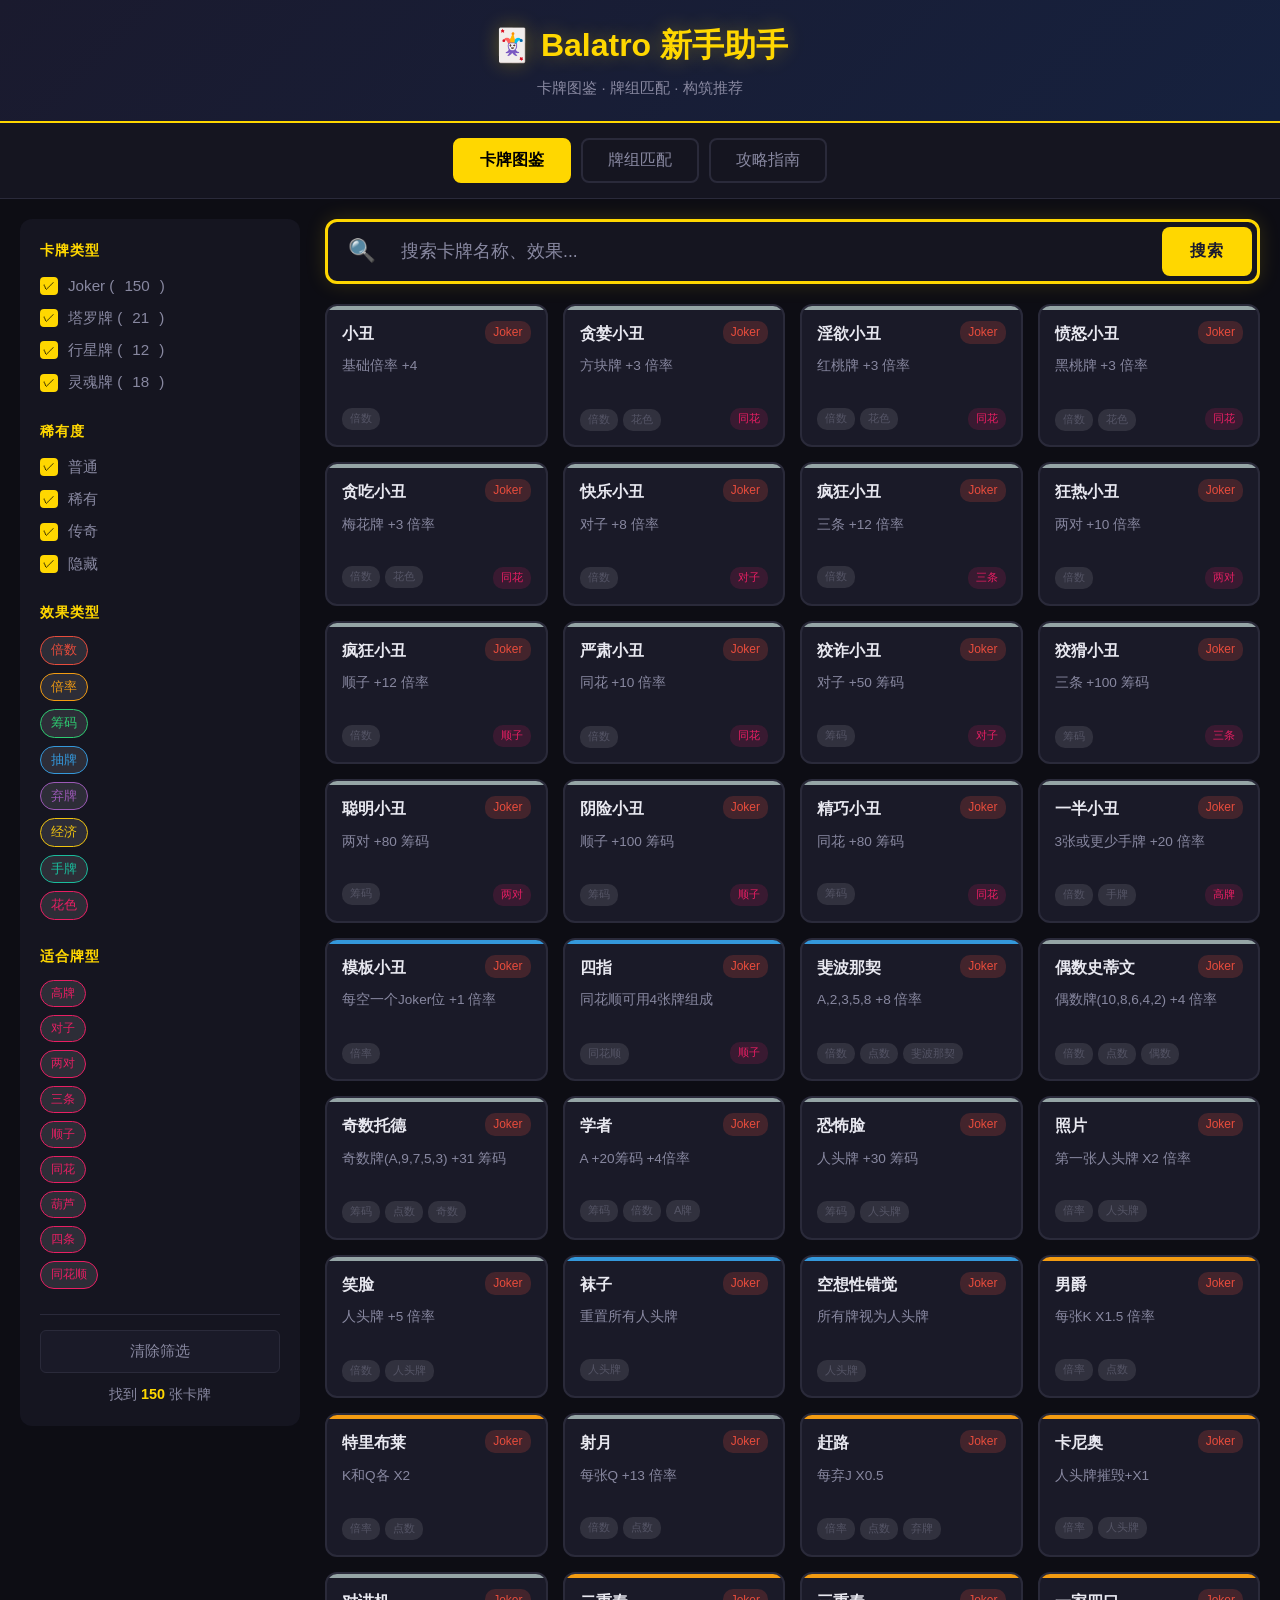
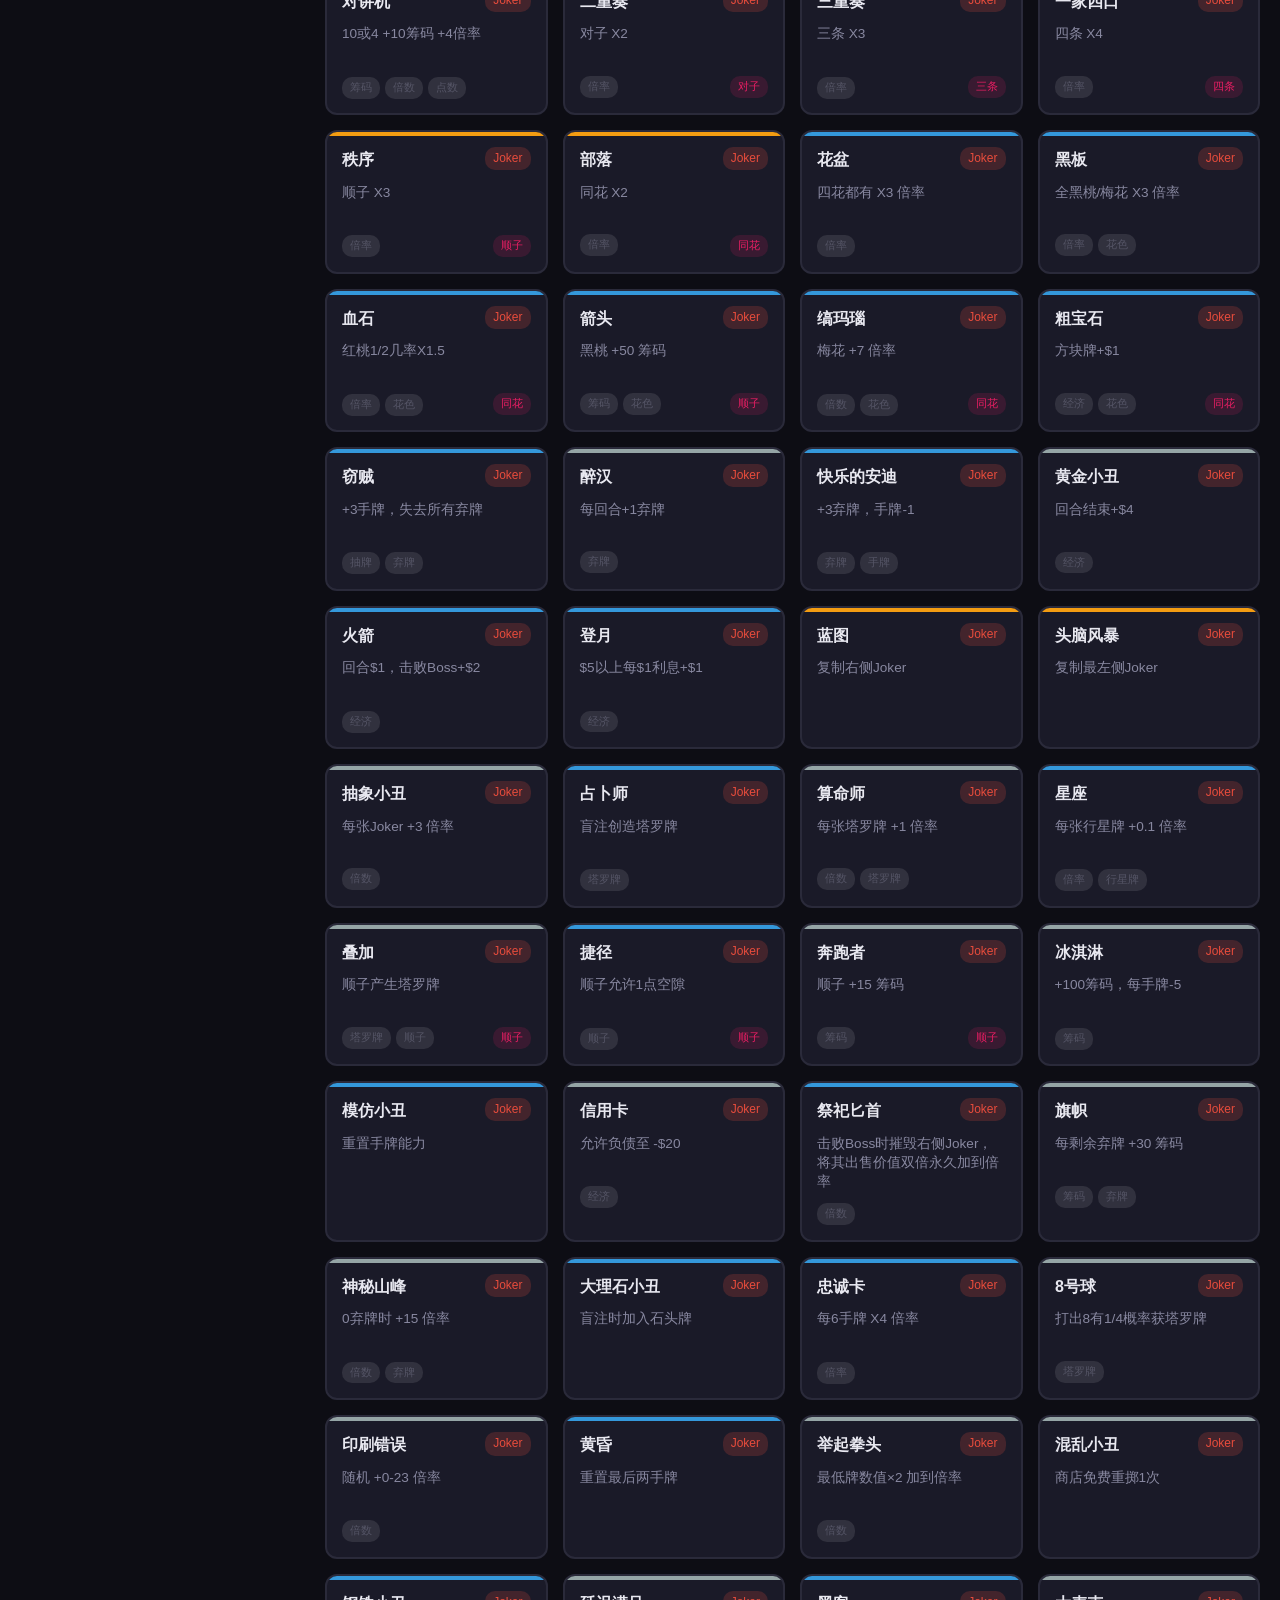
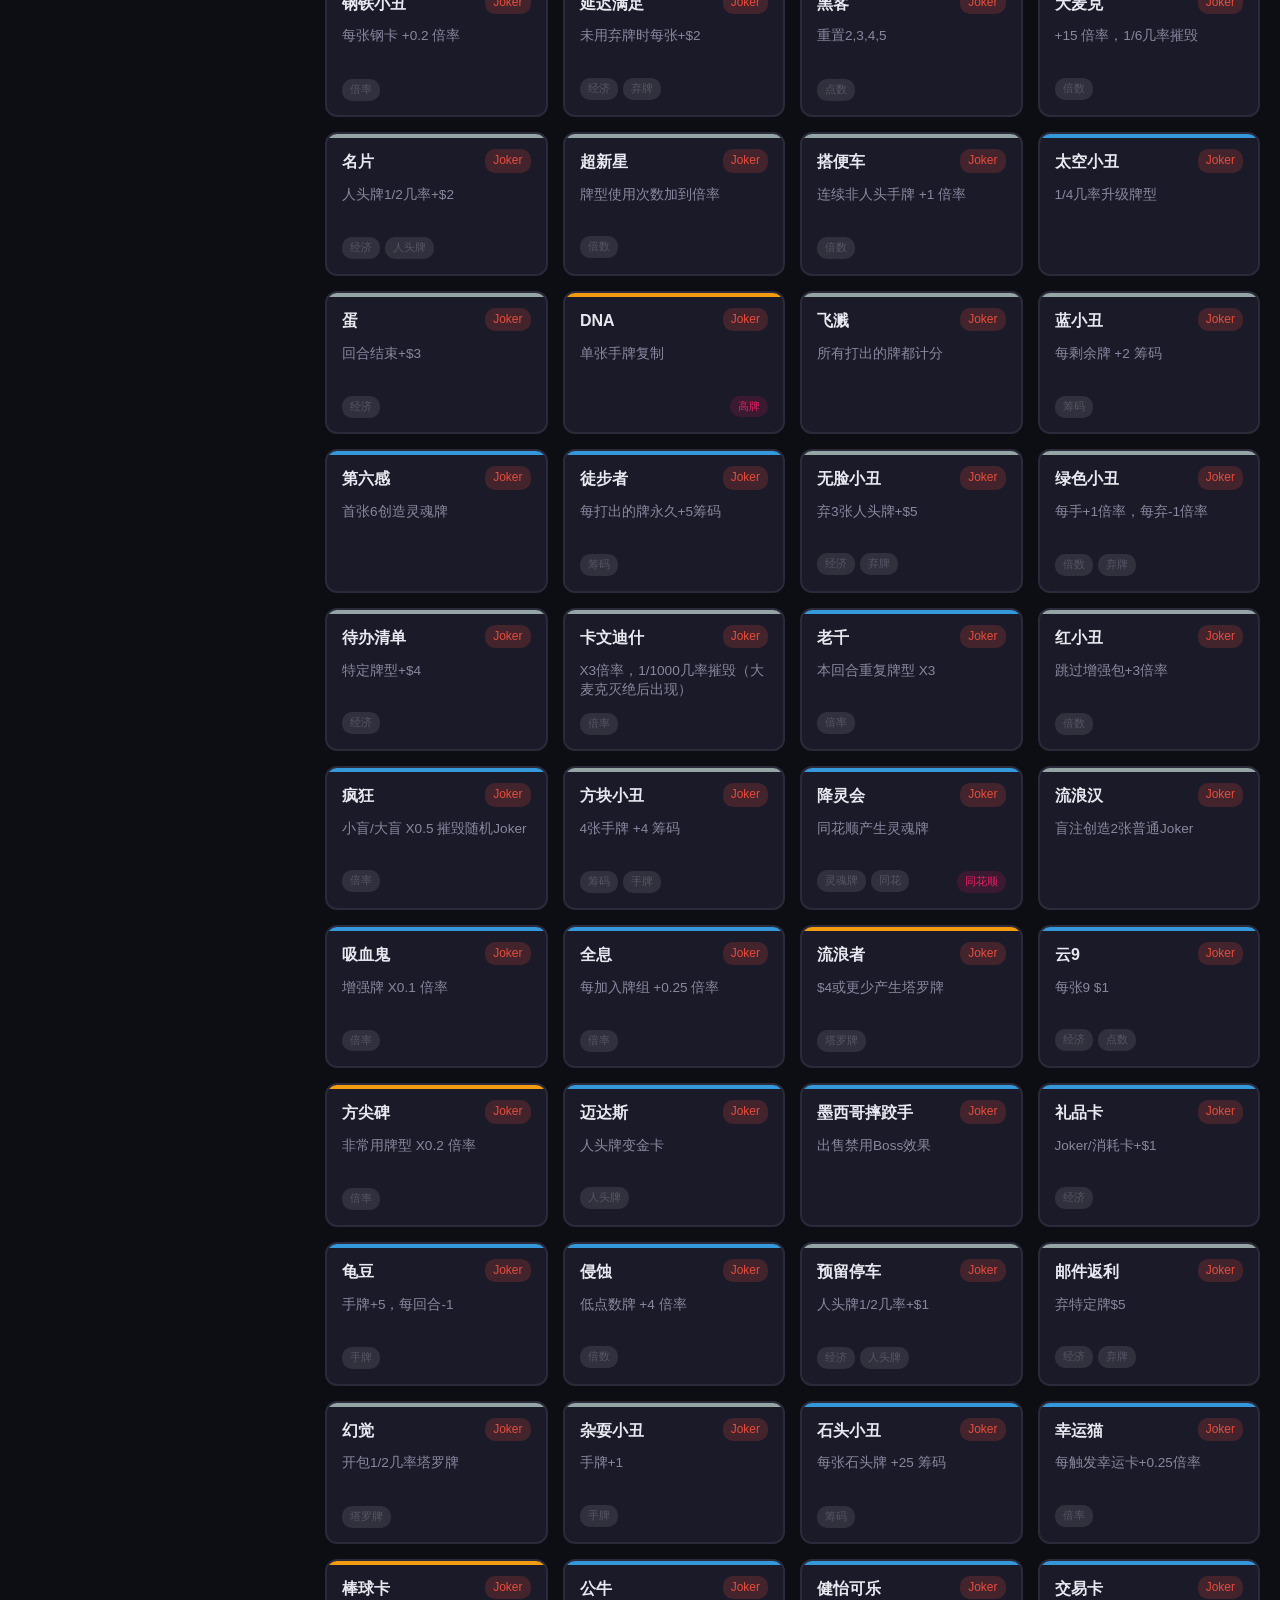
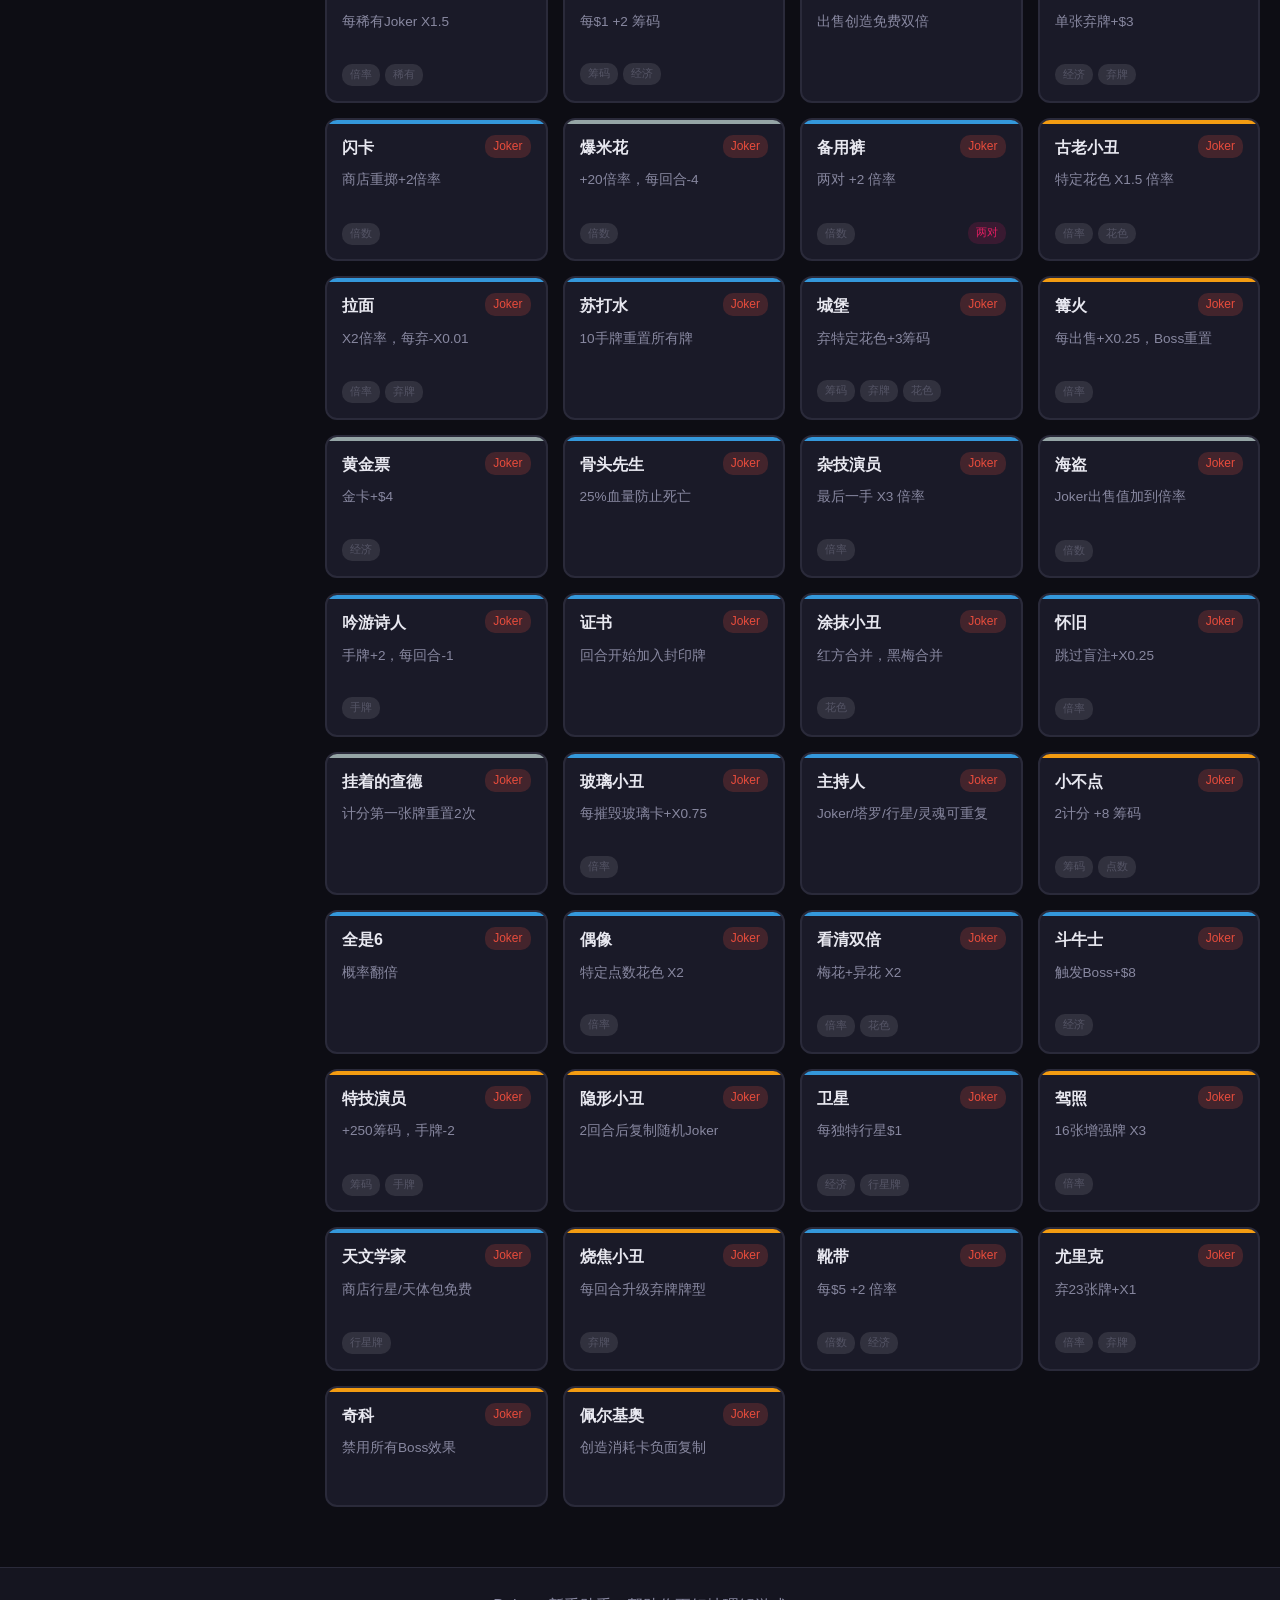
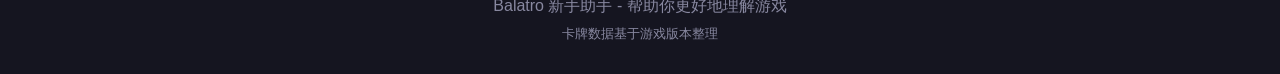
==== Balatro-Guide/index.html @ 5f393076 "Add files via upload" ====
<!DOCTYPE html>
<html lang="zh-CN">
<head>
    <meta charset="UTF-8">
    <meta name="viewport" content="width=device-width, initial-scale=1.0">
    <title>Balatro 新手助手 - 卡牌图鉴与构筑推荐</title>
    <link rel="stylesheet" href="styles.css">
</head>
<body>
    <!-- Header -->
    <header class="header">
        <div class="header-content">
            <h1 class="logo">🃏 Balatro 新手助手</h1>
            <p class="subtitle">卡牌图鉴 · 牌组匹配 · 构筑推荐</p>
        </div>
    </header>

    <!-- Tab 导航 -->
    <nav class="tabs">
        <button class="tab active" data-tab="gallery">卡牌图鉴</button>
        <button class="tab" data-tab="matcher">牌组匹配</button>
        <button class="tab" data-tab="guide">攻略指南</button>
    </nav>

    <!-- 主内容区 -->
    <main class="main">
        <!-- 卡牌图鉴页面 -->
        <section class="tab-content active" id="gallery">
            <div class="layout">
                <!-- 左侧筛选面板 -->
                <aside class="sidebar">
                    <div class="filter-section">
                        <h3>卡牌类型</h3>
                        <div class="filter-group">
                            <label class="checkbox-label">
                                <input type="checkbox" value="joker" checked>
                                <span class="checkmark"></span>
                                Joker (<span id="count-joker">0</span>)
                            </label>
                            <label class="checkbox-label">
                                <input type="checkbox" value="tarot" checked>
                                <span class="checkmark"></span>
                                塔罗牌 (<span id="count-tarot">0</span>)
                            </label>
                            <label class="checkbox-label">
                                <input type="checkbox" value="planet" checked>
                                <span class="checkmark"></span>
                                行星牌 (<span id="count-planet">0</span>)
                            </label>
                            <label class="checkbox-label">
                                <input type="checkbox" value="spectral" checked>
                                <span class="checkmark"></span>
                                灵魂牌 (<span id="count-spectral">0</span>)
                            </label>
                        </div>
                    </div>

                    <div class="filter-section">
                        <h3>稀有度</h3>
                        <div class="filter-group">
                            <label class="checkbox-label">
                                <input type="checkbox" value="common" checked>
                                <span class="checkmark rarity-common"></span>
                                普通
                            </label>
                            <label class="checkbox-label">
                                <input type="checkbox" value="rare" checked>
                                <span class="checkmark rarity-rare"></span>
                                稀有
                            </label>
                            <label class="checkbox-label">
                                <input type="checkbox" value="legendary" checked>
                                <span class="checkmark rarity-legendary"></span>
                                传奇
                            </label>
                            <label class="checkbox-label">
                                <input type="checkbox" value="secret" checked>
                                <span class="checkmark rarity-secret"></span>
                                隐藏
                            </label>
                        </div>
                    </div>

                    <div class="filter-section">
                        <h3>效果类型</h3>
                        <div class="filter-group tags-filter">
                            <label class="checkbox-label">
                                <input type="checkbox" value="mult">
                                <span class="tag-chip" style="--tag-color: #e74c3c">倍数</span>
                            </label>
                            <label class="checkbox-label">
                                <input type="checkbox" value="xmult">
                                <span class="tag-chip" style="--tag-color: #f39c12">倍率</span>
                            </label>
                            <label class="checkbox-label">
                                <input type="checkbox" value="chips">
                                <span class="tag-chip" style="--tag-color: #2ecc71">筹码</span>
                            </label>
                            <label class="checkbox-label">
                                <input type="checkbox" value="draw">
                                <span class="tag-chip" style="--tag-color: #3498db">抽牌</span>
                            </label>
                            <label class="checkbox-label">
                                <input type="checkbox" value="discard">
                                <span class="tag-chip" style="--tag-color: #9b59b6">弃牌</span>
                            </label>
                            <label class="checkbox-label">
                                <input type="checkbox" value="economy">
                                <span class="tag-chip" style="--tag-color: #f1c40f">经济</span>
                            </label>
                            <label class="checkbox-label">
                                <input type="checkbox" value="hand_size">
                                <span class="tag-chip" style="--tag-color: #1abc9c">手牌</span>
                            </label>
                            <label class="checkbox-label">
                                <input type="checkbox" value="suit">
                                <span class="tag-chip" style="--tag-color: #e91e63">花色</span>
                            </label>
                        </div>
                    </div>

                    <div class="filter-section">
                        <h3>适合牌型</h3>
                        <div class="filter-group tags-filter">
                            <label class="checkbox-label">
                                <input type="checkbox" value="high_card">
                                <span class="tag-chip hand-tag">高牌</span>
                            </label>
                            <label class="checkbox-label">
                                <input type="checkbox" value="one_pair">
                                <span class="tag-chip hand-tag">对子</span>
                            </label>
                            <label class="checkbox-label">
                                <input type="checkbox" value="two_pair">
                                <span class="tag-chip hand-tag">两对</span>
                            </label>
                            <label class="checkbox-label">
                                <input type="checkbox" value="three_of_a_kind">
                                <span class="tag-chip hand-tag">三条</span>
                            </label>
                            <label class="checkbox-label">
                                <input type="checkbox" value="straight">
                                <span class="tag-chip hand-tag">顺子</span>
                            </label>
                            <label class="checkbox-label">
                                <input type="checkbox" value="flush">
                                <span class="tag-chip hand-tag">同花</span>
                            </label>
                            <label class="checkbox-label">
                                <input type="checkbox" value="full_house">
                                <span class="tag-chip hand-tag">葫芦</span>
                            </label>
                            <label class="checkbox-label">
                                <input type="checkbox" value="four_of_a_kind">
                                <span class="tag-chip hand-tag">四条</span>
                            </label>
                            <label class="checkbox-label">
                                <input type="checkbox" value="straight_flush">
                                <span class="tag-chip hand-tag">同花顺</span>
                            </label>
                        </div>
                    </div>

                    <div class="filter-actions">
                        <button class="btn btn-secondary" id="clear-filters">清除筛选</button>
                        <span class="result-count">找到 <strong id="total-count">0</strong> 张卡牌</span>
                    </div>
                </aside>

                <!-- 右侧卡牌展示区 -->
                <div class="content">
                    <div class="search-container">
                        <span class="search-icon">🔍</span>
                        <input type="text" id="search-input" placeholder="搜索卡牌名称、效果..." class="search-input">
                        <button class="search-btn" id="search-btn">搜索</button>
                    </div>
                    <div class="cards-grid" id="cards-grid">
                        <!-- 卡牌将通过 JS 渲染 -->
                    </div>
                </div>
            </div>
        </section>

        <!-- 牌组匹配页面 -->
        <section class="tab-content" id="matcher">
            <div class="matcher-layout">
                <div class="matcher-panel">
                    <h2>🎯 牌组匹配</h2>
                    <p class="description">选择你已有的卡牌，获取推荐搭配</p>
                    
                    <div class="deck-selector">
                        <h3>我的卡组 (已选 <span id="selected-count">0</span> 张)</h3>
                        <div class="deck-cards" id="selected-cards">
                            <!-- 已选卡牌 -->
                        </div>
                        <button class="btn btn-secondary" id="clear-deck">清空卡组</button>
                    </div>

                    <div class="card-picker">
                        <h3>选择要添加的卡牌</h3>
                        <input type="text" id="picker-search" placeholder="搜索卡牌...">
                        <div class="picker-list" id="picker-list">
                            <!-- 可选卡牌列表 -->
                        </div>
                    </div>
                </div>

                <div class="recommendations-panel">
                    <h2>✨ 推荐搭配</h2>
                    <div class="match-controls">
                        <label>
                            <input type="checkbox" id="prefer-chips" checked>
                            偏好筹码加成
                        </label>
                        <label>
                            <input type="checkbox" id="prefer-mult" checked>
                            偏好倍数加成
                        </label>
                    </div>
                    <div class="recommendations" id="recommendations">
                        <p class="empty-state">选择卡牌后，系统将为你推荐最佳搭配</p>
                    </div>
                </div>
            </div>
        </section>

        <!-- 攻略指南页面 -->
        <section class="tab-content" id="guide">
            <div class="guide-content">
                <h2>📖 新手攻略</h2>
                
                <div class="guide-section">
                    <h3>🎯 基础概念</h3>
                    <div class="guide-card">
                        <h4>筹码 × 倍率 = 得分</h4>
                        <p>Balatro 的核心公式：基础筹码 × 倍率 = 最终得分</p>
                        <ul>
                            <li><strong>筹码(Chips)</strong>: 基础分数来源</li>
                            <li><strong>倍数(Mult)</strong>: 基础乘数</li>
                            <li><strong>倍率(XMult)</strong>: 更强力的乘数</li>
                        </ul>
                    </div>
                </div>

                <div class="guide-section">
                    <h3>💡 构筑思路</h3>
                    <div class="guide-grid" id="build-strategies">
                        <!-- 构筑思路通过 JS 渲染 -->
                    </div>
                </div>

                <div class="guide-section">
                    <h3>⭐ 推荐卡牌</h3>
                    <p class="guide-subtitle">按构筑流派分类，点击卡牌可添加到牌组匹配</p>
                    <div class="recommended-tabs" id="recommended-tabs">
                        <!-- 推荐卡牌分类 Tab 通过 JS 渲染 -->
                    </div>
                    <div class="recommended-cards" id="recommended-cards">
                        <!-- 推荐卡牌 -->
                    </div>
                </div>
            </div>
        </section>
    </main>

    <!-- Footer -->
    <footer class="footer">
        <p>Balatro 新手助手 - 帮助你更好地理解游戏</p>
        <p class="data-source">卡牌数据基于游戏版本整理</p>
    </footer>

    <script src="data.js"></script>
    <script src="app.js"></script>
</body>
</html>
---- Balatro-Guide/styles.css ----
/* -*- coding: utf-8 -*- */
/**
 * Balatro 新手助手 - 样式文件
 * 深色像素风格主题
 */

:root {
    --bg-primary: #0d0d14;
    --bg-secondary: #151520;
    --bg-card: #1a1a28;
    --bg-card-hover: #222233;
    
    --text-primary: #e8e8f0;
    --text-secondary: #8888a0;
    --text-muted: #555566;
    
    --accent-gold: #ffd700;
    --accent-purple: #9b59b6;
    --accent-red: #e74c3c;
    --accent-blue: #3498db;
    --accent-green: #2ecc71;
    --accent-orange: #f39c12;
    
    --rarity-common: #95a5a6;
    --rarity-rare: #3498db;
    --rarity-legendary: #f39c12;
    --rarity-secret: #9b59b6;
    
    --border-color: #2a2a3a;
    --shadow: 0 4px 20px rgba(0, 0, 0, 0.4);
    
    --font-main: 'Segoe UI', 'PingFang SC', 'Microsoft YaHei', sans-serif;
    --font-mono: 'Consolas', 'Monaco', monospace;
}

* {
    margin: 0;
    padding: 0;
    box-sizing: border-box;
}

body {
    font-family: var(--font-main);
    background: var(--bg-primary);
    color: var(--text-primary);
    line-height: 1.6;
    min-height: 100vh;
}

/* Header */
.header {
    background: linear-gradient(135deg, #1a1a2e 0%, #16213e 100%);
    padding: 20px 0;
    border-bottom: 2px solid var(--accent-gold);
}

.header-content {
    max-width: 1200px;
    margin: 0 auto;
    padding: 0 20px;
    text-align: center;
}

.logo {
    font-size: 2rem;
    color: var(--accent-gold);
    text-shadow: 0 0 20px rgba(255, 215, 0, 0.3);
    margin-bottom: 5px;
}

.subtitle {
    color: var(--text-secondary);
    font-size: 0.95rem;
}

/* Tabs */
.tabs {
    background: var(--bg-secondary);
    display: flex;
    justify-content: center;
    gap: 10px;
    padding: 15px 20px;
    position: sticky;
    top: 0;
    z-index: 100;
    border-bottom: 1px solid var(--border-color);
}

.tab {
    background: transparent;
    border: 2px solid var(--border-color);
    color: var(--text-secondary);
    padding: 10px 25px;
    font-size: 1rem;
    cursor: pointer;
    border-radius: 8px;
    transition: all 0.3s ease;
}

.tab:hover {
    border-color: var(--accent-gold);
    color: var(--accent-gold);
}

.tab.active {
    background: var(--accent-gold);
    border-color: var(--accent-gold);
    color: #000;
    font-weight: bold;
}

/* Main Layout */
.main {
    max-width: 1400px;
    margin: 0 auto;
    padding: 20px;
    min-height: calc(100vh - 200px);
}

.tab-content {
    display: none;
}

.tab-content.active {
    display: block;
}

/* Gallery Layout */
.layout {
    display: grid;
    grid-template-columns: 280px 1fr;
    gap: 25px;
}

@media (max-width: 900px) {
    .layout {
        grid-template-columns: 1fr;
    }
}

/* Sidebar */
.sidebar {
    background: var(--bg-secondary);
    border-radius: 12px;
    padding: 20px;
    height: fit-content;
    position: sticky;
    top: 80px;
}

.filter-section {
    margin-bottom: 25px;
}

.filter-section h3 {
    font-size: 0.9rem;
    color: var(--accent-gold);
    margin-bottom: 12px;
    text-transform: uppercase;
    letter-spacing: 1px;
}

.filter-group {
    display: flex;
    flex-direction: column;
    gap: 8px;
}

.checkbox-label {
    display: flex;
    align-items: center;
    gap: 10px;
    cursor: pointer;
    color: var(--text-secondary);
    font-size: 0.95rem;
    transition: color 0.2s;
}

.checkbox-label:hover {
    color: var(--text-primary);
}

.checkbox-label input {
    display: none;
}

.checkmark {
    width: 18px;
    height: 18px;
    border: 2px solid var(--border-color);
    border-radius: 4px;
    display: flex;
    align-items: center;
    justify-content: center;
    transition: all 0.2s;
    position: relative;
}

.checkmark::after {
    content: '✓';
    color: #000;
    font-size: 12px;
    opacity: 0;
    transform: scale(0);
    transition: all 0.2s;
}

.checkbox-label input:checked + .checkmark {
    background: var(--accent-gold);
    border-color: var(--accent-gold);
}

.checkbox-label input:checked + .checkmark::after {
    opacity: 1;
    transform: scale(1);
}

.rarity-common { background: var(--rarity-common); }
.rarity-rare { background: var(--rarity-rare); }
.rarity-legendary { background: var(--rarity-legendary); }
.rarity-secret { background: var(--rarity-secret); }

/* Tag Chips */
.tag-chip {
    padding: 3px 10px;
    border-radius: 15px;
    font-size: 0.8rem;
    background: rgba(255, 255, 255, 0.1);
    border: 1px solid var(--tag-color, #666);
    color: var(--tag-color);
}

.hand-tag {
    --tag-color: #e91e63;
    font-size: 0.75rem;
}

.tags-filter .checkbox-label input:checked + .tag-chip {
    background: var(--tag-color);
    color: #fff;
}

/* Filter Actions */
.filter-actions {
    display: flex;
    flex-direction: column;
    gap: 10px;
    padding-top: 15px;
    border-top: 1px solid var(--border-color);
}

.result-count {
    text-align: center;
    color: var(--text-secondary);
    font-size: 0.9rem;
}

.result-count strong {
    color: var(--accent-gold);
}

/* Buttons */
.btn {
    padding: 10px 20px;
    border: none;
    border-radius: 6px;
    cursor: pointer;
    font-size: 0.95rem;
    transition: all 0.3s ease;
}

.btn-primary {
    background: var(--accent-gold);
    color: #000;
    font-weight: bold;
}

.btn-primary:hover {
    background: #ffed4a;
    transform: translateY(-2px);
}

.btn-secondary {
    background: var(--bg-card);
    color: var(--text-secondary);
    border: 1px solid var(--border-color);
}

.btn-secondary:hover {
    background: var(--bg-card-hover);
    color: var(--text-primary);
}

/* Search Bar - 增强版 */
.search-container {
    display: flex;
    align-items: center;
    margin-bottom: 20px;
    background: var(--bg-secondary);
    border: 3px solid var(--accent-gold);
    border-radius: 12px;
    padding: 5px;
    box-shadow: 0 0 20px rgba(255, 215, 0, 0.15);
}

.search-icon {
    font-size: 1.4rem;
    padding-left: 15px;
    padding-right: 10px;
}

.search-input {
    flex: 1;
    padding: 14px 15px;
    background: transparent;
    border: none;
    color: var(--text-primary);
    font-size: 1.1rem;
}

.search-input:focus {
    outline: none;
}

.search-input::placeholder {
    color: var(--text-secondary);
}

.search-btn {
    padding: 14px 28px;
    background: var(--accent-gold);
    color: #1a1a2e;
    border: none;
    border-radius: 8px;
    font-size: 1rem;
    font-weight: bold;
    cursor: pointer;
    transition: all 0.2s;
    text-transform: uppercase;
    letter-spacing: 1px;
}

.search-btn:hover {
    background: #ffed4a;
    transform: scale(1.02);
    box-shadow: 0 4px 15px rgba(255, 215, 0, 0.4);
}

/* Cards Grid */
.cards-grid {
    display: grid;
    grid-template-columns: repeat(auto-fill, minmax(220px, 1fr));
    gap: 15px;
}

/* Card Component */
.card {
    background: var(--bg-card);
    border-radius: 12px;
    padding: 15px;
    border: 2px solid var(--border-color);
    transition: all 0.3s ease;
    cursor: pointer;
    position: relative;
    overflow: hidden;
}

.card:hover {
    transform: translateY(-5px);
    box-shadow: var(--shadow);
    border-color: var(--accent-gold);
}

.card::before {
    content: '';
    position: absolute;
    top: 0;
    left: 0;
    right: 0;
    height: 4px;
}

.card.rarity-common::before { background: var(--rarity-common); }
.card.rarity-rare::before { background: var(--rarity-rare); }
.card.rarity-legendary::before { background: var(--rarity-legendary); }
.card.rarity-secret::before { background: var(--rarity-secret); }

.card-header {
    display: flex;
    justify-content: space-between;
    align-items: flex-start;
    margin-bottom: 10px;
}

.card-name {
    font-size: 1rem;
    font-weight: bold;
    color: var(--text-primary);
}

.card-type {
    font-size: 0.75rem;
    padding: 2px 8px;
    border-radius: 10px;
    background: var(--bg-secondary);
    color: var(--text-secondary);
}

.card-type.joker { background: rgba(231, 76, 60, 0.2); color: var(--accent-red); }
.card-type.tarot { background: rgba(155, 89, 182, 0.2); color: var(--accent-purple); }
.card-type.planet { background: rgba(52, 152, 219, 0.2); color: var(--accent-blue); }
.card-type.spectral { background: rgba(44, 62, 80, 0.5); color: #7f8c8d; }

.card-description {
    font-size: 0.85rem;
    color: var(--text-secondary);
    margin-bottom: 12px;
    min-height: 40px;
    line-height: 1.4;
}

.card-tags {
    display: flex;
    flex-wrap: wrap;
    gap: 5px;
}

.card-tag {
    font-size: 0.7rem;
    padding: 2px 8px;
    border-radius: 10px;
    background: rgba(255, 255, 255, 0.1);
    color: var(--text-muted);
}

.card-hand {
    font-size: 0.7rem;
    padding: 2px 8px;
    border-radius: 10px;
    background: rgba(233, 30, 99, 0.15);
    color: #e91e63;
    margin-left: auto;
}

/* Matcher Page */
.matcher-layout {
    display: grid;
    grid-template-columns: 1fr 1fr;
    gap: 30px;
}

@media (max-width: 1000px) {
    .matcher-layout {
        grid-template-columns: 1fr;
    }
}

.matcher-panel, .recommendations-panel {
    background: var(--bg-secondary);
    border-radius: 12px;
    padding: 25px;
}

.matcher-panel h2, .recommendations-panel h2 {
    color: var(--accent-gold);
    margin-bottom: 10px;
}

.description {
    color: var(--text-secondary);
    margin-bottom: 25px;
}

.deck-selector {
    margin-bottom: 25px;
}

.deck-selector h3 {
    font-size: 1rem;
    margin-bottom: 15px;
    color: var(--text-primary);
}

.deck-cards {
    display: flex;
    flex-wrap: wrap;
    gap: 8px;
    min-height: 60px;
    padding: 15px;
    background: var(--bg-card);
    border-radius: 8px;
    margin-bottom: 10px;
}

.mini-card {
    display: inline-flex;
    align-items: center;
    gap: 5px;
    padding: 5px 10px;
    background: var(--bg-secondary);
    border-radius: 6px;
    font-size: 0.8rem;
    border: 1px solid var(--border-color);
}

.mini-card .remove {
    cursor: pointer;
    color: var(--accent-red);
    font-weight: bold;
}

/* 已选卡牌详情样式 */
.selected-card {
    background: var(--bg-secondary);
    border-radius: 8px;
    padding: 12px;
    border: 1px solid var(--border-color);
    margin-bottom: 8px;
}

.selected-card-header {
    display: flex;
    align-items: center;
    gap: 8px;
    margin-bottom: 6px;
}

.selected-card-name {
    font-weight: bold;
    color: var(--text-primary);
    flex: 1;
}

.selected-card-rarity {
    font-size: 0.75rem;
    padding: 2px 8px;
    border-radius: 10px;
    background: var(--accent-gold);
    color: #1a1a2e;
    font-weight: bold;
}

.selected-card .remove {
    cursor: pointer;
    color: var(--accent-red);
    font-size: 1.2rem;
    font-weight: bold;
    padding: 0 5px;
}

.selected-card-desc {
    font-size: 0.85rem;
    color: var(--text-secondary);
    line-height: 1.4;
}

.card-picker h3 {
    font-size: 1rem;
    margin-bottom: 15px;
    color: var(--text-primary);
}

.card-picker input {
    width: 100%;
    padding: 10px 15px;
    background: var(--bg-card);
    border: 1px solid var(--border-color);
    border-radius: 6px;
    color: var(--text-primary);
    margin-bottom: 15px;
}

.picker-list {
    max-height: 400px;
    overflow-y: auto;
    display: flex;
    flex-direction: column;
    gap: 8px;
}

.picker-item {
    display: flex;
    flex-direction: column;
    gap: 6px;
    padding: 12px;
    background: var(--bg-card);
    border-radius: 8px;
    cursor: pointer;
    transition: all 0.2s;
    border: 1px solid var(--border-color);
}

.picker-item:hover {
    background: var(--bg-card-hover);
    border-color: var(--accent-gold);
}

.picker-item-header {
    display: flex;
    align-items: center;
    gap: 10px;
}

.picker-item input {
    width: 18px;
    height: 18px;
}

.picker-item .name {
    flex: 1;
    font-size: 0.95rem;
    font-weight: bold;
    color: var(--text-primary);
}

.picker-item .type {
    font-size: 0.75rem;
    padding: 2px 8px;
    border-radius: 10px;
    background: var(--accent-gold);
    color: #1a1a2e;
    font-weight: bold;
}

.picker-item-desc {
    font-size: 0.8rem;
    color: var(--text-secondary);
    padding-left: 28px;
    line-height: 1.3;
}

/* Match Controls */
.match-controls {
    display: flex;
    gap: 20px;
    margin-bottom: 20px;
}

.match-controls label {
    display: flex;
    align-items: center;
    gap: 8px;
    color: var(--text-secondary);
    cursor: pointer;
}

.match-controls input {
    width: 16px;
    height: 16px;
}

/* Recommendations */
.recommendations {
    display: flex;
    flex-direction: column;
    gap: 15px;
}

.empty-state {
    text-align: center;
    color: var(--text-muted);
    padding: 40px;
}

.recommendation-card {
    background: var(--bg-card);
    border-radius: 10px;
    padding: 15px;
    border-left: 4px solid var(--accent-gold);
}

.recommendation-card .rec-header {
    display: flex;
    justify-content: space-between;
    align-items: center;
    margin-bottom: 10px;
}

.rec-name {
    font-weight: bold;
    color: var(--text-primary);
}

.rec-score {
    font-size: 0.85rem;
    padding: 3px 10px;
    border-radius: 15px;
    background: rgba(255, 215, 0, 0.2);
    color: var(--accent-gold);
}

.rec-score.high { background: rgba(46, 204, 113, 0.2); color: var(--accent-green); }
.rec-score.medium { background: rgba(255, 215, 0, 0.2); color: var(--accent-gold); }
.rec-score.low { background: rgba(149, 165, 166, 0.2); color: var(--rarity-common); }

.rec-reason {
    font-size: 0.85rem;
    color: var(--text-secondary);
    line-height: 1.5;
}

.rec-desc {
    font-size: 0.9rem;
    color: var(--text-primary);
    font-weight: 500;
    margin: 8px 0;
    padding: 6px 10px;
    background: var(--bg-secondary);
    border-radius: 6px;
    border-left: 3px solid var(--accent-gold);
}

.rec-synergy {
    font-size: 0.8rem;
    color: var(--accent-gold);
    margin-top: 8px;
    padding: 5px 10px;
    background: rgba(255, 215, 0, 0.1);
    border-radius: 4px;
    border-left: 3px solid var(--accent-gold);
}

.rec-tags {
    display: flex;
    gap: 5px;
    margin-top: 10px;
}

/* Guide Page */
.guide-content {
    max-width: 900px;
    margin: 0 auto;
}

.guide-content h2 {
    color: var(--accent-gold);
    margin-bottom: 30px;
    text-align: center;
}

.guide-section {
    margin-bottom: 40px;
}

.guide-section h3 {
    color: var(--accent-blue);
    margin-bottom: 20px;
    font-size: 1.3rem;
}

.guide-card {
    background: var(--bg-secondary);
    border-radius: 12px;
    padding: 20px;
    margin-bottom: 15px;
}

.guide-card h4 {
    color: var(--accent-gold);
    margin-bottom: 10px;
}

.guide-card ul {
    margin-left: 20px;
    margin-top: 10px;
}

.guide-card li {
    margin-bottom: 5px;
    color: var(--text-secondary);
}

.example {
    font-size: 0.85rem;
    color: var(--accent-green);
    margin-top: 10px;
    font-style: italic;
}

.guide-grid {
    display: grid;
    grid-template-columns: repeat(auto-fit, minmax(200px, 1fr));
    gap: 15px;
}

.recommended-cards {
    display: grid;
    grid-template-columns: repeat(auto-fill, minmax(200px, 1fr));
    gap: 15px;
}

/* Footer */
.footer {
    background: var(--bg-secondary);
    text-align: center;
    padding: 25px;
    margin-top: 40px;
    border-top: 1px solid var(--border-color);
}

.footer p {
    color: var(--text-secondary);
    margin-bottom: 5px;
}

.data-source {
    font-size: 0.8rem;
    color: var(--text-muted);
}

/* Scrollbar */
::-webkit-scrollbar {
    width: 8px;
}

::-webkit-scrollbar-track {
    background: var(--bg-secondary);
}

::-webkit-scrollbar-thumb {
    background: var(--border-color);
    border-radius: 4px;
}

::-webkit-scrollbar-thumb:hover {
    background: var(--text-muted);
}

/* Animation */
@keyframes fadeIn {
    from { opacity: 0; transform: translateY(10px); }
    to { opacity: 1; transform: translateY(0); }
}

.card {
    animation: fadeIn 0.3s ease forwards;
}

/* ============ 构筑思路卡片 ============ */
.strategy-card {
    border: 2px solid var(--border-color);
    transition: all 0.3s ease;
    position: relative;
}

.strategy-card:hover {
    border-color: var(--accent-gold);
    transform: translateY(-3px);
    box-shadow: 0 6px 25px rgba(255, 215, 0, 0.15);
}

.strategy-header {
    display: flex;
    justify-content: space-between;
    align-items: center;
    margin-bottom: 8px;
}

.strategy-header h4 {
    font-size: 1.1rem;
}

.strategy-difficulty {
    font-size: 0.75rem;
    padding: 3px 10px;
    border-radius: 12px;
    background: rgba(255, 215, 0, 0.15);
    color: var(--accent-gold);
    white-space: nowrap;
}

.strategy-detail {
    font-size: 0.85rem;
    color: var(--text-secondary);
    margin: 10px 0;
    padding: 10px;
    background: var(--bg-card);
    border-radius: 8px;
    border-left: 3px solid var(--accent-blue);
    line-height: 1.5;
}

.strategy-core {
    font-size: 0.85rem;
    color: var(--text-primary);
    margin: 10px 0;
    display: flex;
    flex-wrap: wrap;
    gap: 4px;
    align-items: baseline;
}

.core-label {
    color: var(--accent-green);
    font-weight: bold;
    white-space: nowrap;
}

.core-cards {
    color: var(--accent-gold);
    font-weight: 500;
}

.strategy-tip {
    font-size: 0.8rem;
    color: var(--accent-orange);
    margin: 10px 0;
    padding: 8px 12px;
    background: rgba(243, 156, 18, 0.08);
    border-radius: 6px;
    line-height: 1.4;
}

.btn-small {
    padding: 6px 14px;
    font-size: 0.85rem;
    border-radius: 6px;
}

.btn-try {
    background: var(--accent-gold);
    color: #1a1a2e;
    font-weight: bold;
    border: none;
    cursor: pointer;
    transition: all 0.2s;
    margin-top: 8px;
}

.btn-try:hover {
    background: #ffed4a;
    transform: translateY(-1px);
    box-shadow: 0 3px 10px rgba(255, 215, 0, 0.3);
}

/* ============ 推荐卡牌分类 Tab ============ */
.guide-subtitle {
    color: var(--text-secondary);
    font-size: 0.9rem;
    margin-bottom: 15px;
}

.recommended-tabs {
    display: flex;
    flex-wrap: wrap;
    gap: 8px;
    margin-bottom: 20px;
}

.rec-tab {
    padding: 8px 16px;
    background: var(--bg-card);
    border: 2px solid var(--border-color);
    border-radius: 8px;
    color: var(--text-secondary);
    font-size: 0.9rem;
    cursor: pointer;
    transition: all 0.2s;
}

.rec-tab:hover {
    border-color: var(--accent-gold);
    color: var(--accent-gold);
}

.rec-tab.active {
    background: var(--accent-gold);
    border-color: var(--accent-gold);
    color: #1a1a2e;
    font-weight: bold;
}

/* ============ 匹配构筑方向 ============ */
.matched-builds {
    margin-bottom: 25px;
}

.matched-title {
    color: var(--accent-gold);
    font-size: 1.1rem;
    margin-bottom: 12px;
}

.rec-title {
    color: var(--accent-gold);
    font-size: 1.1rem;
    margin-bottom: 12px;
    margin-top: 10px;
}

.matched-build {
    background: var(--bg-card);
    border-radius: 10px;
    padding: 15px;
    margin-bottom: 10px;
    border-left: 4px solid var(--accent-gold);
    transition: all 0.2s;
}

.matched-build.high-match {
    border-left-color: var(--accent-green);
    background: rgba(46, 204, 113, 0.05);
}

.matched-build.mid-match {
    border-left-color: var(--accent-gold);
    background: rgba(255, 215, 0, 0.05);
}

.matched-build.low-match {
    border-left-color: var(--accent-blue);
    background: rgba(52, 152, 219, 0.05);
}

.build-match-header {
    display: flex;
    justify-content: space-between;
    align-items: center;
    margin-bottom: 6px;
}

.build-name {
    font-weight: bold;
    color: var(--text-primary);
    font-size: 1rem;
}

.match-rate {
    font-size: 0.85rem;
    padding: 3px 10px;
    border-radius: 15px;
    font-weight: bold;
}

.high-match .match-rate {
    background: rgba(46, 204, 113, 0.2);
    color: var(--accent-green);
}

.mid-match .match-rate {
    background: rgba(255, 215, 0, 0.2);
    color: var(--accent-gold);
}

.low-match .match-rate {
    background: rgba(52, 152, 219, 0.2);
    color: var(--accent-blue);
}

.build-desc {
    font-size: 0.85rem;
    color: var(--text-secondary);
    margin-bottom: 6px;
}

.missing-cards {
    font-size: 0.8rem;
    color: var(--accent-orange);
    display: block;
    padding: 4px 8px;
    background: rgba(243, 156, 18, 0.08);
    border-radius: 4px;
}

.build-complete {
    font-size: 0.8rem;
    color: var(--accent-green);
    font-weight: bold;
}

.build-tag {
    background: rgba(155, 89, 182, 0.2) !important;
    color: var(--accent-purple) !important;
    font-weight: bold;
}

/* ============ 构筑思路网格优化 ============ */
#build-strategies {
    display: grid;
    grid-template-columns: repeat(auto-fill, minmax(380px, 1fr));
    gap: 15px;
}

@media (max-width: 800px) {
    #build-strategies {
        grid-template-columns: 1fr;
    }
}
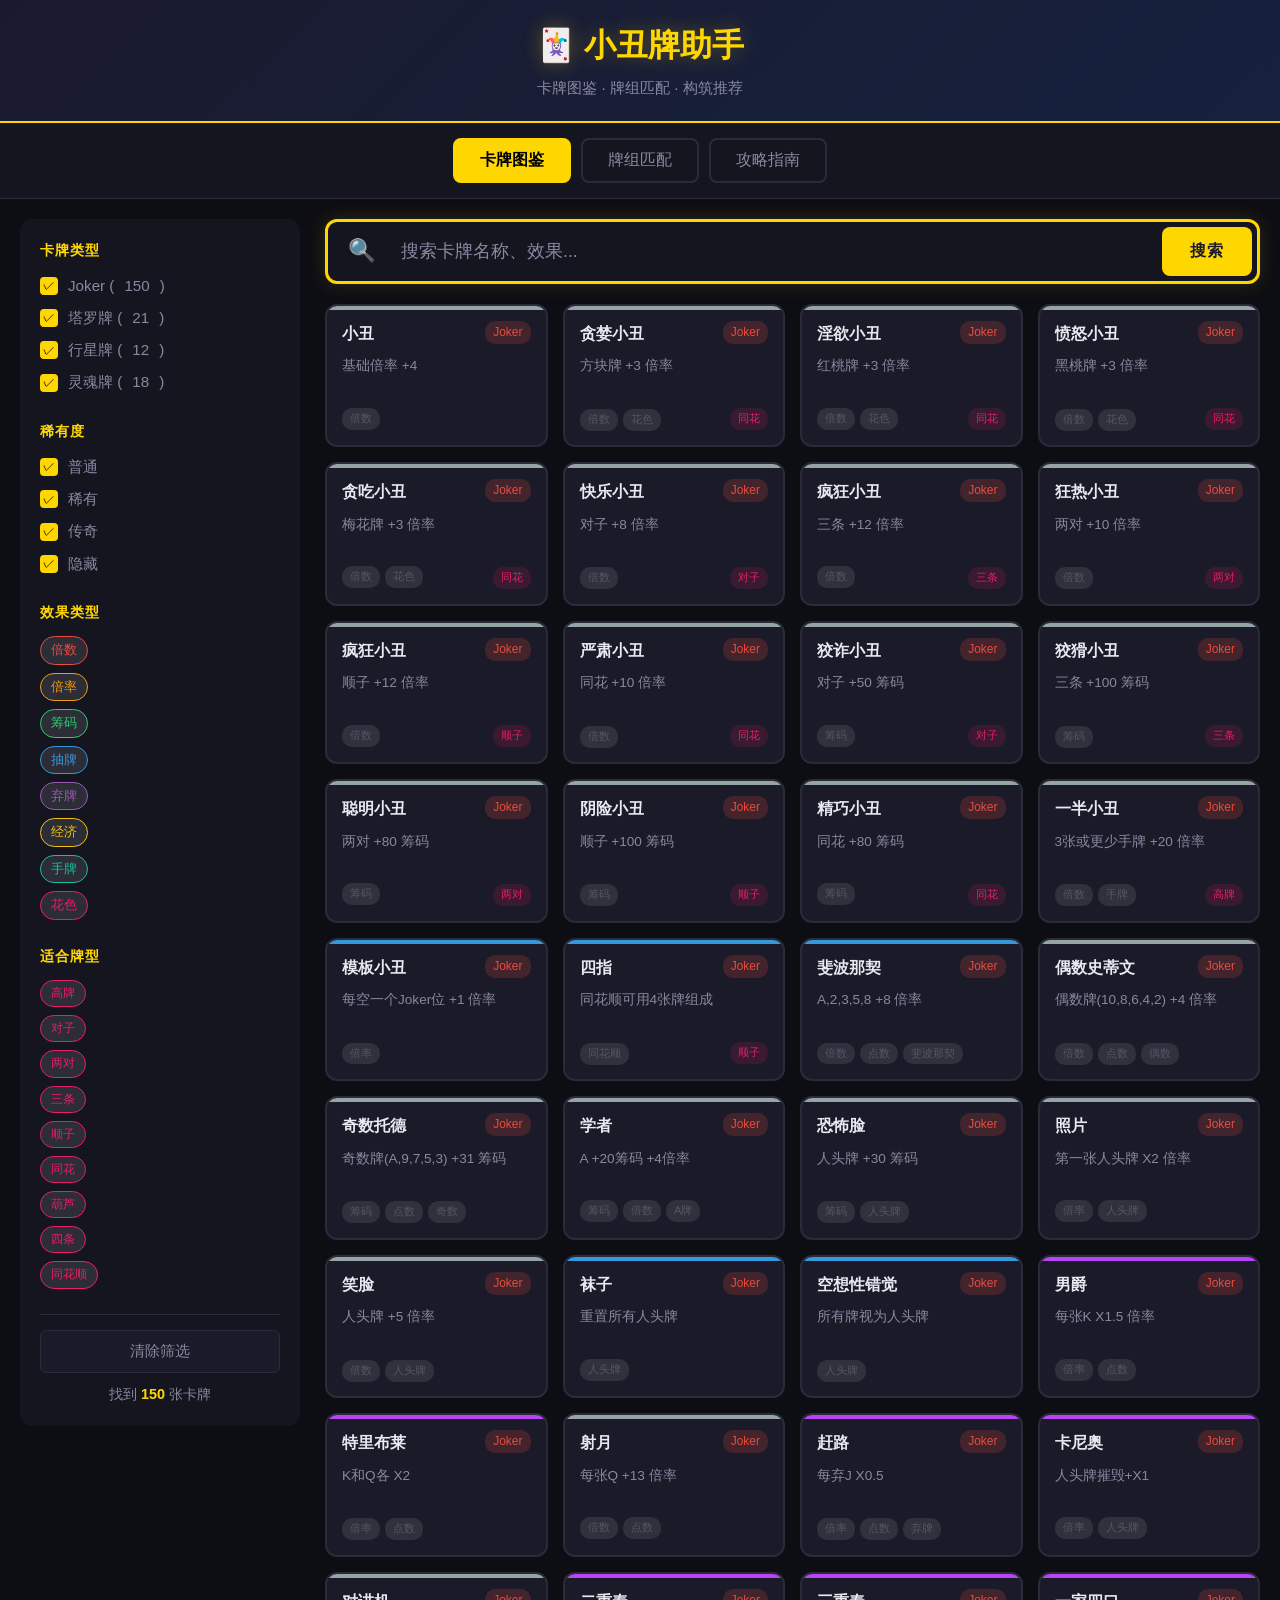
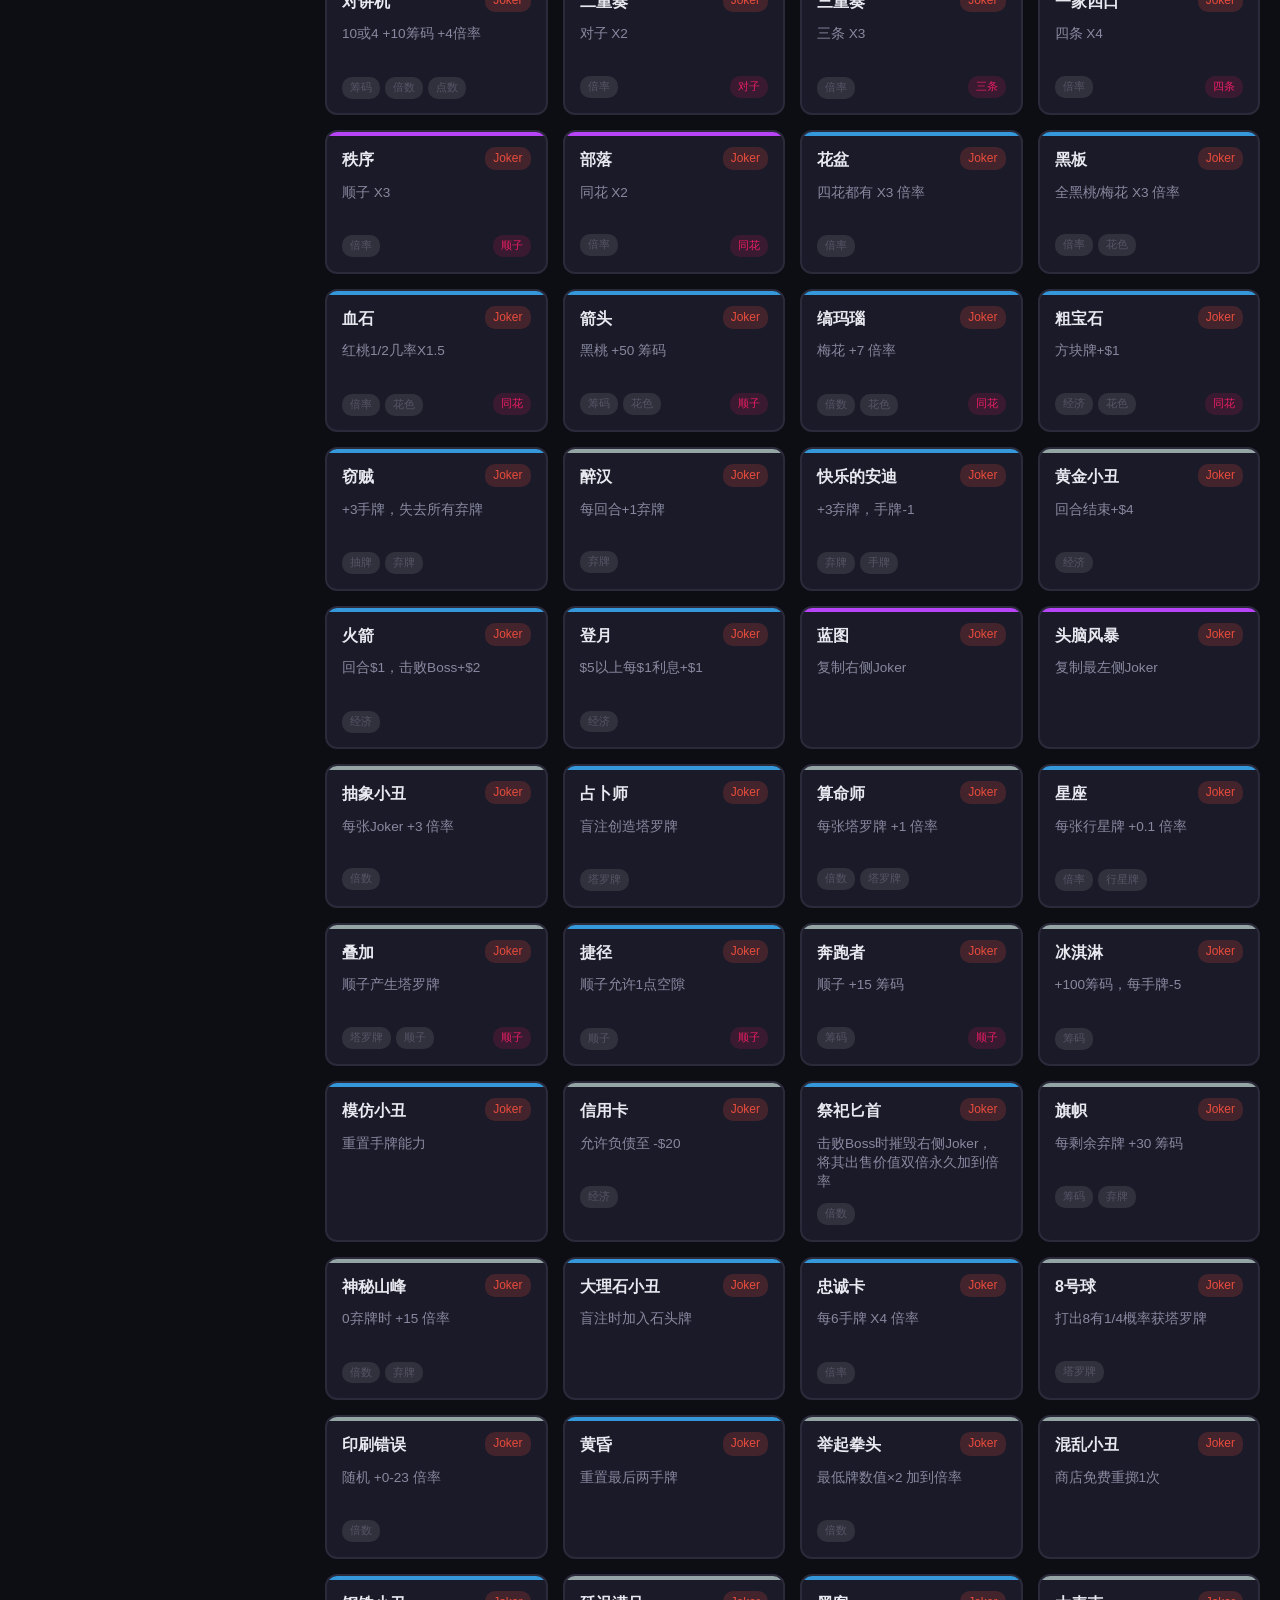
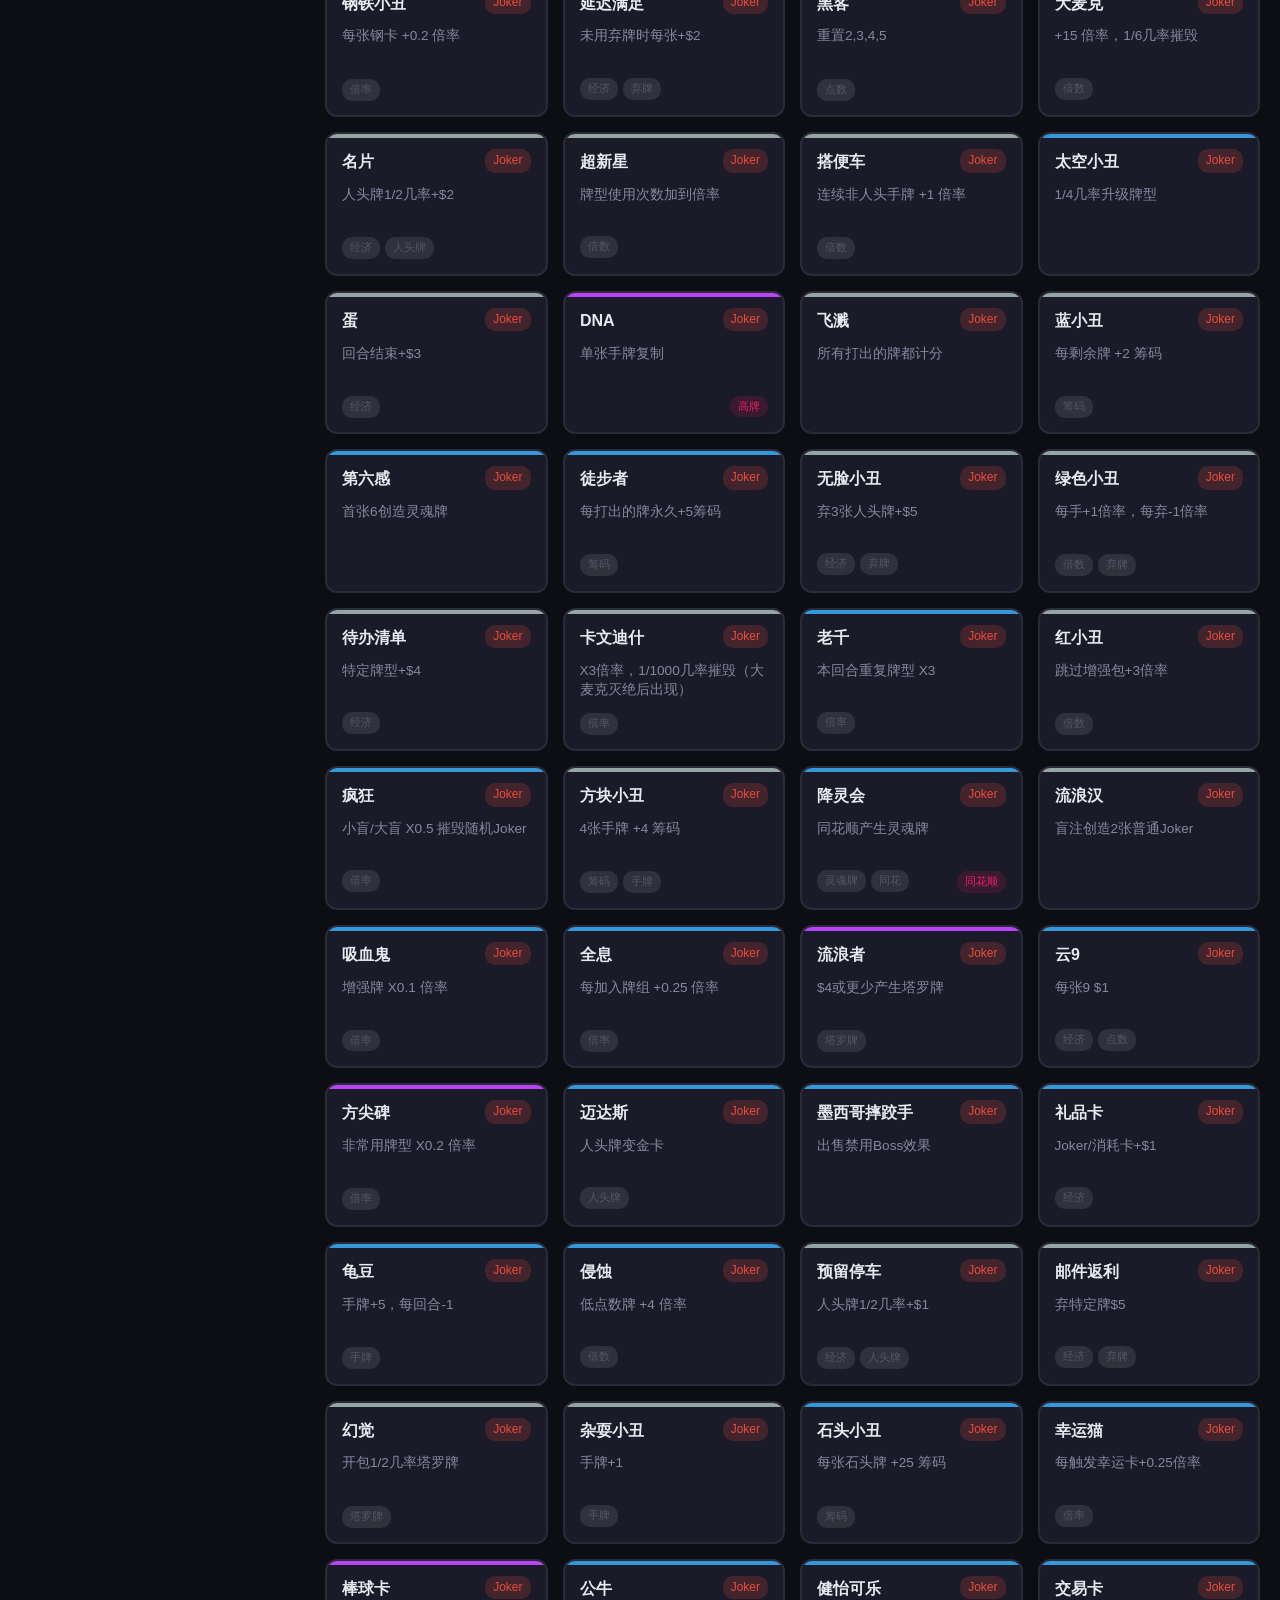
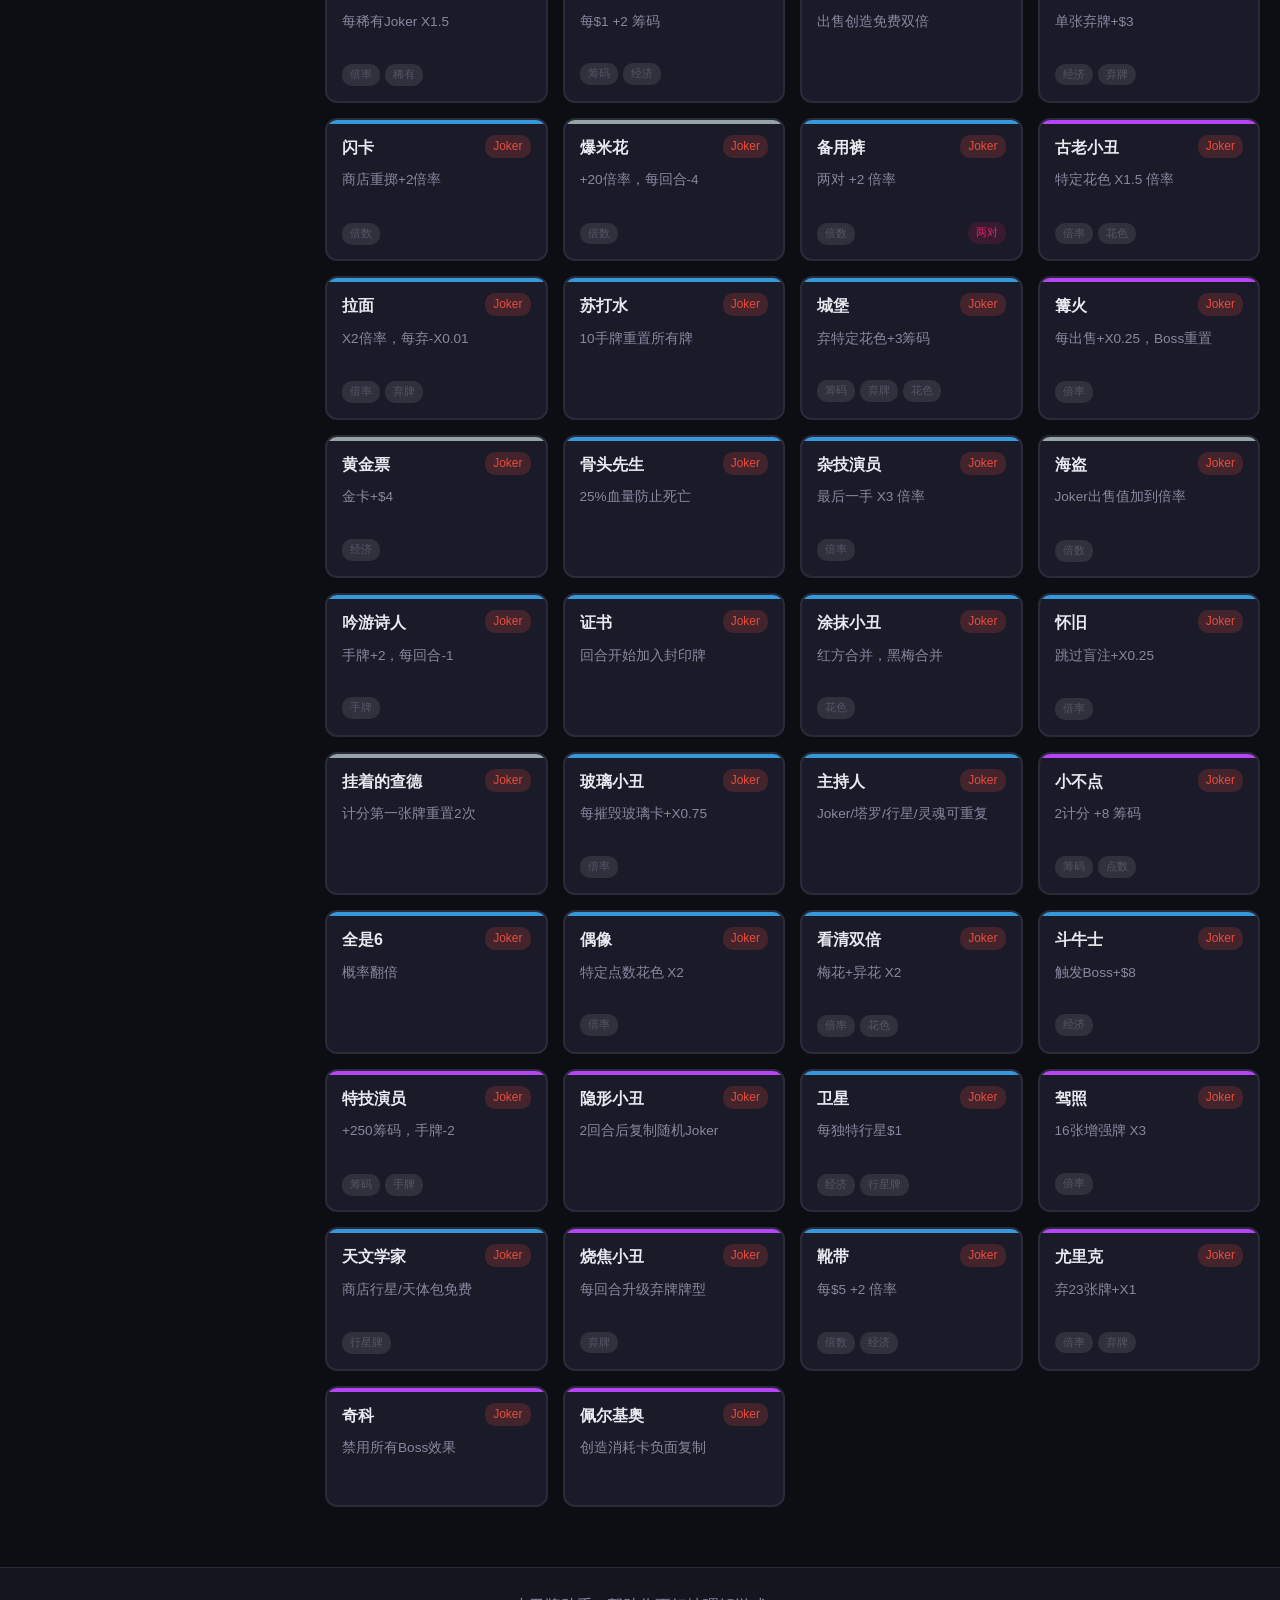
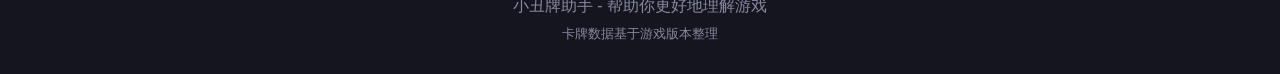
==== commit 68af3863: "fix: 卡尼奥synergies修正——去掉幻视和上路吧杰克（无实际协同），换为侵蚀/玻璃小丑/第六感" ====
--- a/Balatro-Guide/index.html
+++ b/Balatro-Guide/index.html
@@ -3,14 +3,14 @@
 <head>
     <meta charset="UTF-8">
     <meta name="viewport" content="width=device-width, initial-scale=1.0">
-    <title>Balatro 新手助手 - 卡牌图鉴与构筑推荐</title>
+    <title>小丑牌助手 - 卡牌图鉴与构筑推荐</title>
     <link rel="stylesheet" href="styles.css">
 </head>
 <body>
     <!-- Header -->
     <header class="header">
         <div class="header-content">
-            <h1 class="logo">🃏 Balatro 新手助手</h1>
+            <h1 class="logo">🃏 小丑牌助手</h1>
             <p class="subtitle">卡牌图鉴 · 牌组匹配 · 构筑推荐</p>
         </div>
     </header>
@@ -265,7 +265,7 @@
 
     <!-- Footer -->
     <footer class="footer">
-        <p>Balatro 新手助手 - 帮助你更好地理解游戏</p>
+        <p>小丑牌助手 - 帮助你更好地理解游戏</p>
         <p class="data-source">卡牌数据基于游戏版本整理</p>
     </footer>
 
--- a/Balatro-Guide/styles.css
+++ b/Balatro-Guide/styles.css
@@ -1,6 +1,6 @@
 /* -*- coding: utf-8 -*- */
 /**
- * Balatro 新手助手 - 样式文件
+ * 小丑牌助手 - 样式文件
  * 深色像素风格主题
  */
 
@@ -23,7 +23,7 @@
     
     --rarity-common: #95a5a6;
     --rarity-rare: #3498db;
-    --rarity-legendary: #f39c12;
+    --rarity-legendary: #b744f7;
     --rarity-secret: #9b59b6;
     
     --border-color: #2a2a3a;
